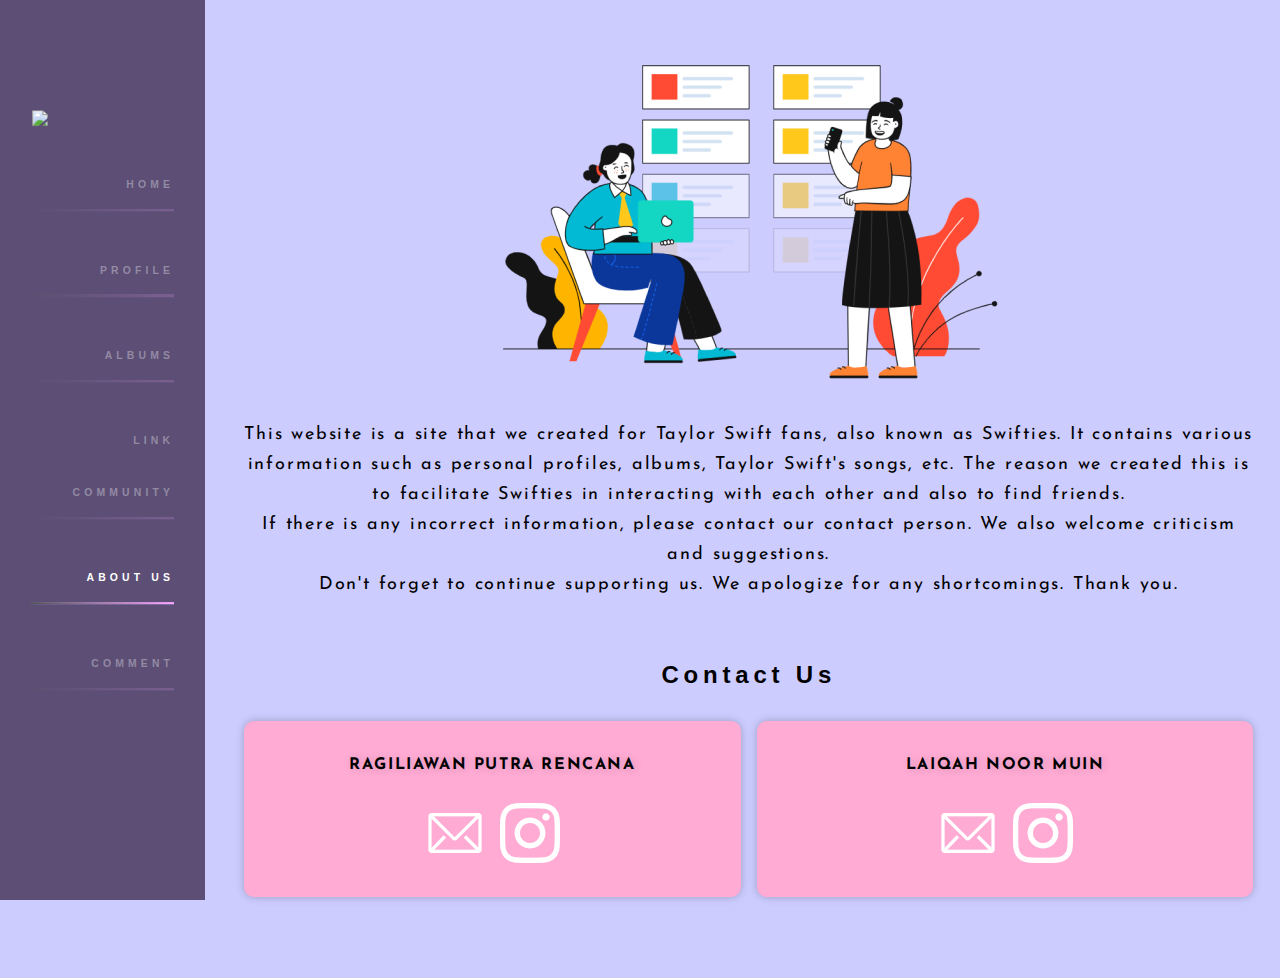
==== about.html @ 7dcf0de7 "pertama piljah" ====
<!DOCTYPE html>
<html>
    <head>
        <meta charset="UTF-8">
        <meta http-equiv="X-UA-Compatible" content="IE=edge">
        <meta name="viewport" content="width=device-width, initial-scale=1.0">
        <link rel="shortcut icon"
          href="https://clipground.com/images/taylor-swift-logo-png-8.png" type="image/x-icon">

        <!-- custom css kalian ada di direktori ini -->
        <link rel="stylesheet" href="./css/styles.css">
        <link rel="stylesheet" href="./css/about.css">

        <!-- ini title -->
        <title>About Us</title>

        <!-- ini link css buat manggil slick carousel nya dan make tema bawaan nya slick -->
        <link rel="stylesheet" href="https://cdnjs.cloudflare.com/ajax/libs/slick-carousel/1.5.8/slick.min.css">
        <link rel="stylesheet" href="https://cdnjs.cloudflare.com/ajax/libs/slick-carousel/1.5.8/slick-theme.min.css">

        <!-- SLICK BUTUH JQUERY BUAT RUNNING, Jadi ini script yang dibutuhin buat nge running slick-carrousel (sebenernya 1 aja cukup sih) -->
        <script src="https://cdnjs.cloudflare.com/ajax/libs/jquery/2.2.2/jquery.min.js"></script>
        <script src="https://cdnjs.cloudflare.com/ajax/libs/jquery/3.3.1/jquery.min.js"></script>
    </head>
    <body>
        <main class="main">

        <!-- BAGIAN Sidebar -->
        <aside class="sidebar">
          <nav class="nav">

            <!-- INI BAGIAN LOGO -->
            <div class="logofr">
              <!--<img class="lightstick" src="lightstick.png">-->
              <img class="logo" src="https://i.pinimg.com/564x/69/6a/9e/696a9e1a088e722fbafee71cd6e923aa.jpg">
            </div>

            <!-- INI BAGIAN LINK NAVIGASI -->
            <ul>
            <!-- kelas active digunain buat ngasih efek nyala -->
            <li><a href="./index.html">Home</a></li>
            <li><a href="./profil.html">Profile</a></li>
            <li><a href="./album.html">Albums</a></li>
            <li><a href="./komunitas.html">Link Community</a></li>
            <li class="active"><a href="">About Us</a></li>
            <li><a href ="./komentar.html">Comment</a></li>
            
            </ul>

          </nav>
        </aside>

        <!-- Ini bagian sebelah kanan -->
        <!-- class="twitter" cuma nama untuk si section biar bisa di edit2 -->
        <section class="beranda">
          <a class="menux">☰</a>

            <div class="container5">

              <div class="kontentk">
                <img class="illus" src="./image/illus.png" alt="Tunggu Sebentar Yaaa~">
                <p class="keterangan"> 
                  This website is a site that we created for Taylor Swift fans, also known as Swifties. 
                  It contains various information such as personal profiles, albums, Taylor Swift's songs, etc. 
                  The reason we created this is to facilitate Swifties in interacting with each other and also to find friends.
                  <br>If there is any incorrect information, please contact our contact person. We also welcome criticism and suggestions.
                  <br>Don't forget to continue supporting us. We apologize for any shortcomings. Thank you.
                </p>

                <p class="judul">Contact Us</p>

                <div class="kartukontak">

                  <div class="kartu kartunama grayosh">
                    <p class="namakn">Ragiliawan Putra Rencana</p>
                    <div class="icon">
                      <a target="_blank" href="mailto:ragiliawanputra@gmail.com"> <img src="./image/email60.png" alt="Tunggu Sebentar Yaaa~"> </a>
                      <a target="_blank" href="https://www.instagram.com/ragiliawanputra/?hl=en"> <img src="./image/instagram60.png" alt="Tunggu Sebentar Yaaa~"> </a>
                    </div>
                  </div>

                  <div class="kartu kartunama grayosh">
                    <p class="namakn">Laiqah Noor Muin</p>
                    <div class="icon">
                      <a target="_blank" href="mailto:laiqahnm205@gmail.com"> <img src="./image/email60.png" alt="Tunggu Sebentar Yaaa~"> </a>
                      <a target="_blank" href="https://www.instagram.com/laiqahnm_/"> <img src="./image/instagram60.png" alt="Tunggu Sebentar Yaaa~"> </a>
                    </div>
                  </div>

                </div>

              </div>


            </div>


        </section>
      </main>

      <!-- MAIN SCRIPT -->
      <script src="./javascript/main.js"></script>

      <!-- INI SCRIPT BUAT SLICK CAROUSSEL NYA BIAR AKTIF -->
      <script type="text/javascript" src="//cdn.jsdelivr.net/npm/slick-carousel@1.8.1/slick/slick.min.js"></script>

    </body>
</html>
---- css/styles.css ----
/* 
    Created on : Jul 4, 2023, 2:16:12 PM
    Author     : laiqa
*/

@import url("https://fonts.googleapis.com/css?family=Open+Sans");
@import url('https://fonts.googleapis.com/css2?family=Josefin+Sans&display=swap');

::-webkit-scrollbar {
  display: block;
  width: 10px;
  background-color: #ccccff;
}

::-webkit-scrollbar-thumb {
    background-color: #9999ff;
}

html {
    background: #ccccff;
}

/* Ini reset CSS (pake tanda * itu artinya semua class,id,tag dipilih) */
* {
  padding: 0;
  margin: 0;
  box-sizing: border-box;
}

/* bagian sidebar luar */
.sidebar {
  font-family: Arial;
  font-size: 16px;
  position: fixed;
  width: 16%;
  height: 100vh;
  background: #5c4e75;
  font-size: 0.65em;
}

/* bagian navigasi */
.nav {
  position: relative;
  margin: 0 15%;
  text-align: right;
  top: 40%;
  transform: translateY(-50%);
  font-weight: bold;
  padding-top: 80px;
}

/* ini bagian link (Luar) */
.nav ul {
  list-style: none;
}

/* ini bagian link buat ngatur jarak antar link */
.nav ul li {
  position: relative;
  margin: 3.2em 0;
}

/* ini bagian link nya */
.nav ul li a {
  line-height: 5em;
  text-transform: uppercase;
  text-decoration: none;
  letter-spacing: 0.4em;
  color: rgba(255, 255, 255, 0.35);
  display: block;
  transition: all ease-out 300ms;
}

/* ini bagian link ketika di kasih class active */
.nav ul li.active a {
  color: white;
}

/* ini efek buat garis di bawah link biar sedikit transparan kalau tidak ada kelas active di <li> nya */
.nav ul li:not(.active)::after {
  opacity: 0.2;
}

/* ini ngasih efek berubah warna teks, pas lagi di hover/di deketin */
.nav ul li:not(.active):hover a {
  color: rgba(255, 255, 255, 0.75);
}

/* ini garis yang ada di bawah link */
.nav ul li::after {
  content: "";
  position: absolute;
  width: 100%;
  height: 0.2em;
  background: #9999ff;
  left: 0;
  bottom: 0;
  background-image: linear-gradient(to right, #525252, #ffa6fc);
}

/* ini bagian yang kanan,
  Kelas Twitter bisa di ganti pake kata apa aja, semisalkan gak mau pake kata "twitter"
  !Ini buat ngatur bagian kanan
*/
.beranda {
  position: relative;
  width: 83%;
  float: right;
  min-height: 100vh;
  padding-block: 10px;
}

/* ini kontainer nya si twitter */
.beranda .container {
  display: flex;
  flex-direction: column;
  margin: auto;
  height: 100%;
  width: 90%;
  font-family: 'Josefin Sans', sans-serif;
  /* background-color: tomato; nyalain kalo mau liat */
}

/* ini buat ngatur teks (tag <p>) yang ada di dalem twitter kontainer nya */
.beranda p {
  font-size: 1em;
  letter-spacing: 0.1em;
  color: #222;
  font-weight: bold;
  margin-top: 20px;
}

/* ini buat ngatur bungkus nya logo */
.logofr {
  display: flex;
  justify-content: center;
}

/* ini buat ngatur gambar logo nya */
.logofr .logo {
  width: 140px;
}

.kepala {
  position: relative;
  width: 100%;
  height: auto;
  margin-bottom: 16px;
  /* background-color: tomato; */
}

/* INI Buat ngatur kontainer slider nya */
.slider {
  width: 100%;
  height: auto;
  margin: auto;
  /* background-color: purple; nyalain kalo mau liat */
  margin-top: 4rem;
  display: flex;
  z-index: 1;
}

.slider_konten img {
  width: 100%;
  object-fit: cover;
  height: 25rem;
  filter: brightness(45%);
  z-index: 2;
  border-radius: 20px;
}

.kepala_judul {
  z-index: 10;
  position: absolute;
  top: 80%;
  left: 50%;
  transform: translateX(-50%);
  /* background-color: tomato; */
}

.kepala_judul .title {
  color: white;
  text-align: center;
  line-height: 6px;
  text-shadow: 5px 1px 10px black;
  font-size: 22px;
  font-weight: 900;
}

.kepala_judul .subtitle {
  color: white;
  text-align: center;
  line-height: 6px;
  text-shadow: 5px 1px 10px black;
  font-size: 22px;
  font-weight: 900;
}

.container .judul {
  color: black;
  text-align: left;
  line-height: 10px;
  font-size: 20px;
  font-weight: 800;
  font-family: Arial;
  text-transform: uppercase;
  letter-spacing: 0.2em;
  margin-top: 24px;
}

.container .deskripsi1 {
  color: black;
  text-align: justify;
  line-height: 20px;
  font-size: 16px;
  font-weight: 400;
  font-family: 'Josefin Sans', sans-serif;
  margin-bottom: 24px;
}

.container .deskripsi2 {
  color: black;
  text-align: justify;
  line-height: 20px;
  font-size: 16px;
  font-weight: 400;
  font-family: 'Josefin Sans', sans-serif;
  margin-bottom: 70px;
}


/* RESPONSIVE CSS */

.menux {
  display: none;
}

@media (max-width:1024px) {
.kepala_judul {
  z-index: 10;
  position: absolute;
  top: 80%;
  left: 50%;
  width: 90%;
  transform: translateX(-50%);
  }
}

@media (max-width:768px) {
  .beranda {
    width: 100%;
    float: none;
  }

  ::-webkit-scrollbar {
    display: block;
    width: 0;
    background-color: #BF00FF;
  }

  .sidebar {
    display: block;
    position: fixed;
    top: 0;
    left: 0;
    width: 200px;
    height: 100%;
    transform: translateX(-500px);
    transition: transform 0.8s ease-in-out;
    line-height: 3;
    z-index: 9999;
    overflow-y: scroll;
    padding-left: 1rem;
  }

  .sidebar.show {
    transform: translateX(-20px);
  }

  .logofr .logo {
    width: 140px;
    margin-top: 150px;
  }

  .menux {
    display: block;
    position: fixed;
    right: 20px;
    top: 20px;
    padding: 5px 8px;
    border-radius: 5px;
    color: #333333;
    background-color: #9999ff;
    font-size: 1rem;
    box-shadow: 2px 2px 10px rgba(255, 255, 255, 0.35);
    z-index: 9999;
  }

  .kepala_judul {
    z-index: 10;
    position: absolute;
    top: 75%;
    left: 50%;
    width: 90%;
    transform: translateX(-50%);
    margin-bottom: 1rem;
  }

  .kepala_judul .subtitle {
    color: white;
    text-align: center;
    line-height: 24px;
    text-shadow: 5px 1px 10px black;
    font-size: 22px;
    font-weight: 900;
  }

  .kontentk .illus {
    width: 400px;
  }
}

@media (max-width:425px) {

  .kepala_judul {
    z-index: 10;
    position: absolute;
    top: 70%;
    left: 50%;
    width: 90%;
    transform: translateX(-50%);
    margin-bottom: 1rem;
  }

  .kepala_judul .subtitle {
    color: white;
    text-align: center;
    line-height: 2rem;
    text-shadow: 5px 1px 10px black;
    font-size: 22px;
    font-weight: 900;
  }

  .linkbp .judul {
    color: black;
    text-align: center;
    line-height: 24px;
    font-size: 20px;
    font-weight: 800;
    font-family: Arial;
    text-transform: uppercase;
    letter-spacing: 0.2em;
    margin-top: 24px;
  }

  .linkfans .judul {
    color: black;
    text-align: center;
    line-height: 24px;
    font-size: 20px;
    font-weight: 800;
    font-family: Arial;
    text-transform: uppercase;
    letter-spacing: 0.2em;
    margin-top: 3rem;
  }

.kontentk .illus {
    width:300px;
}
}
---- css/about.css ----
@import url("https://fonts.googleapis.com/css?family=Open+Sans");
@import url('https://fonts.googleapis.com/css2?family=Josefin+Sans&display=swap');

.container5 {
    position: relative;
    height: auto;
    overflow: hidden;
    padding-bottom: 8px;
    max-width: 1200px;
    margin: 0 auto;
    /* background-color: tomato; */
}

.kontentk {
    position: relative;
    width: 95%;
    max-width: 1440px;
    margin: auto;
    display: flex;
    flex-direction: column;
    align-items: center;
    z-index: 5;
    padding-block: 3rem;
}

.kontentk .illus {
    width: 500px;
}

.kontentk .keterangan {
    text-align: center;
    font-weight: 400;
    font-family: 'Josefin Sans', sans-serif;
    color: black;
    font-size: 18px;
    line-height: 30px;
    margin-top: 40px;
}

.kontentk .judul {
    text-align: center;
    font-weight: 800;
    font-family: arial;
    color: black;
    font-size: 24px;
    line-height: 30px;
    margin-top: 60px;
    letter-spacing: 0.2em;
}

.kartukontak {
    display: flex;
    justify-content: space-around;
    flex-wrap: wrap;
    gap: 1rem;
    width: 100%;
    margin-inline: auto;
    margin-top: 1rem;
    font-family: 'Josefin Sans', sans-serif;
    /* background-color: tomato; */
}

.kartu {
    position: relative;
    border-radius: 10px;
    padding: 1rem 1rem;
    margin-block: 15px;
    background-color: #FFABD4;
}

.kartunama {
    min-width: 15rem;
    min-height: 11rem;
    max-width: 35rem;
    flex: 1 1;
    text-shadow: 2px 1px 10px #0000002a;
    box-shadow: rgba(0, 0, 0, 0.233) 0 0 8px 0;
}

.kartukontak .namakn {
    font-size: 16px;
    margin-bottom: 30px;
    color: black;
    font-weight: 800;
    font-family: 'Josefin Sans', sans-serif;
    text-transform: uppercase;
    text-align: center;
}

.kartukontak .icon {
    text-align: center;
    letter-spacing: 10px;  
}

.icon a {
    text-decoration: none;
}

.grayosh{
    background-position: center;
    background-size: cover;
    background-blend-mode: soft-light;
    position: relative;
    overflow: hidden;
    transition: ease-out 300ms;
}


.grayosh:before {
    content: "";
    display: block;
    width: 120px;
    height: 100%;
    position: absolute;
    top: 0%;
    left: 0%;
    opacity: 0;
    background: white;
    box-shadow: 0 0 20px 3px white;
    -webkit-transform: skewX(-30deg);
    -moz-transform: skewX(-30deg);
    -ms-transform: skewX(-30deg);
    -o-transform: skewX(-30deg);
    transform: skewX(-30deg);
    -webkit-animation: shinyy 4s ease 0s infinite;
    -moz-animation: shinyy 4s ease 0s infinite;
    animation: shinyy 4s ease 0s infinite;
}

@-webkit-keyframes shinyy {
    from {
    opacity: 0;
    left: -250%;
    }
    50% {
    opacity: 0.3;
    }
    to {
    opacity: 0;
    left: 550%;
    }
}
@-moz-keyframes shinyy {
    from {
    opacity: 0;
    left: -250%;
    }
    50% {
    opacity: 0.3;
    }
    to {
    opacity: 0;
    left: 550%;
    }
}
@keyframes shinyy {
    from {
    opacity: 0;
    left: -250%;
    }
    50% {
    opacity: 0.3;
    }
    to {
    opacity: 0;
    left: 550%;
    }
}


/* RESPONSIVE CSS */

.menux {
    display: none;
  }
  
  @media (max-width:768px) {
    .beranda {
      width: 100%;
      float: none;
    }
  
    ::-webkit-scrollbar {
      display: block;
      width: 0;
      background-color: #f9dff2;
    }
  
    .sidebar {
      display: block;
      position: fixed;
      top: 0;
      left: 0;
      width: 200px;
      height: 100%;
      transform: translateX(-500px);
      transition: transform 0.8s ease-in-out;
      line-height: 3;
      z-index: 9999;
      overflow-y: scroll;
      padding-left: 1rem;
    }
  
    .sidebar.show {
      transform: translateX(-20px);
    }
  
    .logofr .logo {
      width: 140px;
      margin-top: 150px;
    }
  
    .menux {
      display: block;
      position: fixed;
      right: 20px;
      top: 20px;
      padding: 5px 8px;
      border-radius: 5px;
      color: #333333;
      background-color: #9999ff;
      font-size: 1rem;
      box-shadow: 2px 2px 10px rgba(255, 255, 255, 0.35);
      z-index: 9999;
    }
  
    .kepala_judul {
      z-index: 10;
      position: absolute;
      top: 75%;
      left: 50%;
      width: 90%;
      transform: translateX(-50%);
      /* background-color: tomato; */
      margin-bottom: 1rem;
    }
  
    .kepala_judul .subtitle {
      color: white;
      text-align: center;
      line-height: 24px;
      text-shadow: 5px 1px 10px black;
      font-size: 22px;
      font-weight: 900;
    }
  
    .kontentk .illus {
      width: 400px;
    }
  }
  
  @media (max-width:425px) {
  
    .kepala_judul {
      z-index: 10;
      position: absolute;
      top: 70%;
      left: 50%;
      width: 90%;
      transform: translateX(-50%);
      /* background-color: tomato; */
      margin-bottom: 1rem;
    }
  
    .kepala_judul .subtitle {
      color: white;
      text-align: center;
      line-height: 2rem;
      text-shadow: 5px 1px 10px black;
      font-size: 22px;
      font-weight: 900;
    }
  
    .linkbp .judul {
      color: black;
      text-align: center;
      line-height: 24px;
      font-size: 20px;
      font-weight: 800;
      font-family: Arial;
      text-transform: uppercase;
      letter-spacing: 0.2em;
      margin-top: 24px;
    }
  
    .linkfans .judul {
      color: black;
      text-align: center;
      line-height: 24px;
      font-size: 20px;
      font-weight: 800;
      font-family: Arial;
      text-transform: uppercase;
      letter-spacing: 0.2em;
      margin-top: 3rem;
    }

    .kontentk .illus {
        width: 300px;
    }
  
  }
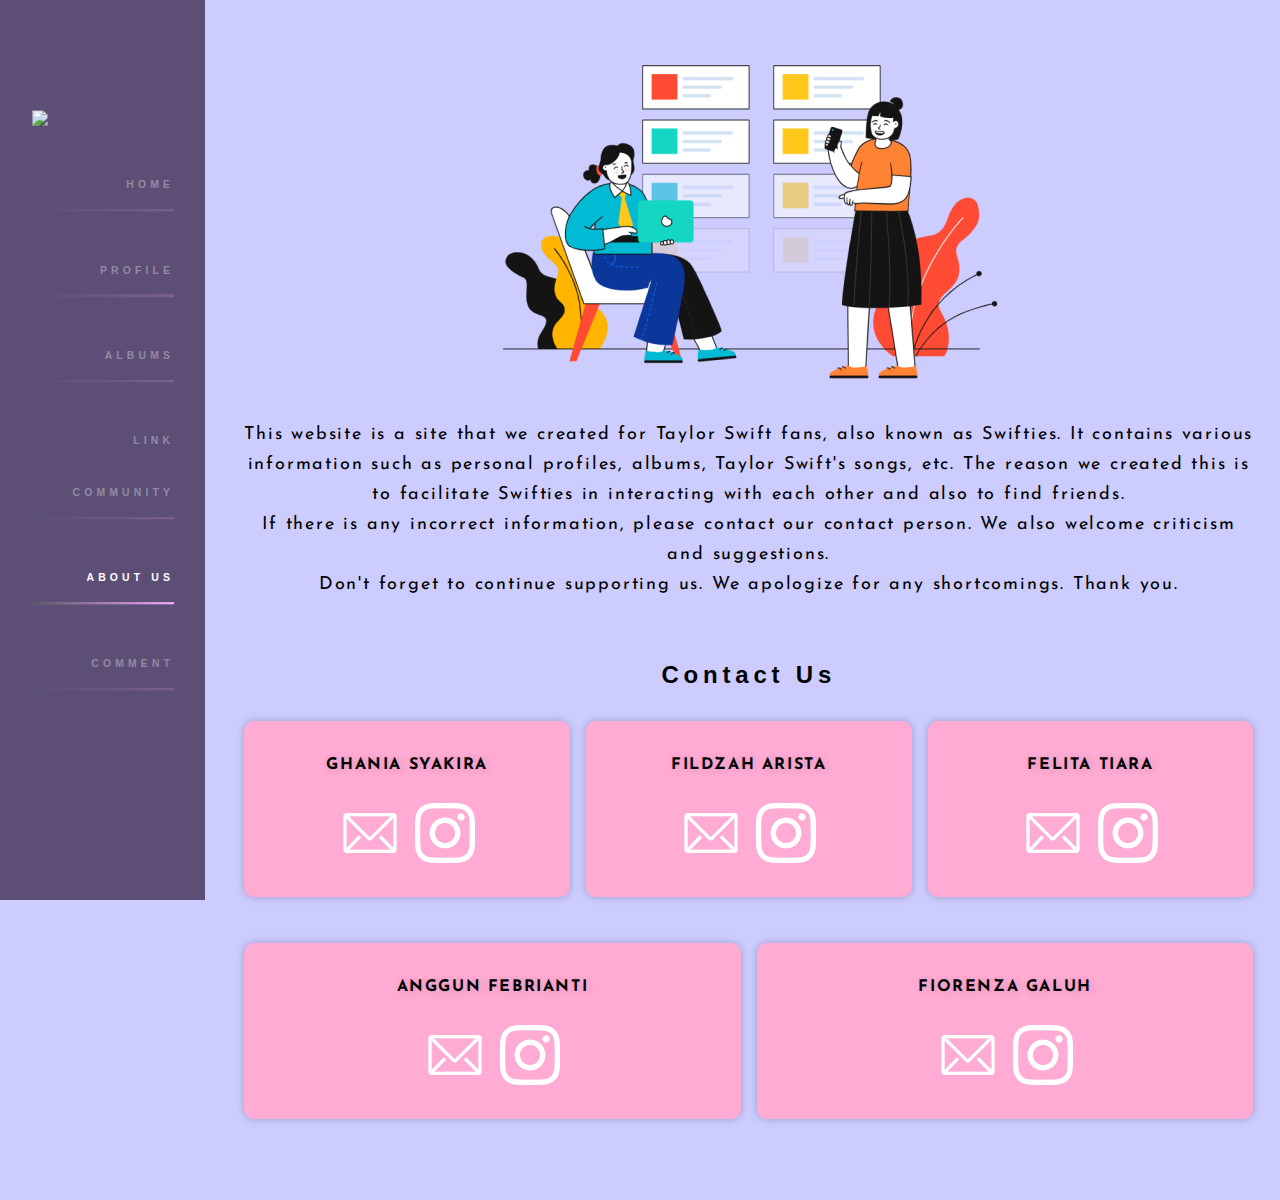
==== commit 3fa2caa2: "yaoaoak" ====
--- a/about.html
+++ b/about.html
@@ -43,7 +43,7 @@
             <li><a href="./album.html">Albums</a></li>
             <li><a href="./komunitas.html">Link Community</a></li>
             <li class="active"><a href="">About Us</a></li>
-            <li><a href ="./komentar.html">Comment</a></li>
+            <li><a href ="./komentar.php">Comment</a></li>
             
             </ul>
 
@@ -72,18 +72,42 @@
                 <div class="kartukontak">
 
                   <div class="kartu kartunama grayosh">
-                    <p class="namakn">Ragiliawan Putra Rencana</p>
+                    <p class="namakn">Ghania Syakira</p>
                     <div class="icon">
-                      <a target="_blank" href="mailto:ragiliawanputra@gmail.com"> <img src="./image/email60.png" alt="Tunggu Sebentar Yaaa~"> </a>
-                      <a target="_blank" href="https://www.instagram.com/ragiliawanputra/?hl=en"> <img src="./image/instagram60.png" alt="Tunggu Sebentar Yaaa~"> </a>
+                      <a target="_blank" href="mailto:syakiraghania13@gmail.com"> <img src="./image/email60.png" alt="Tunggu Sebentar Yaaa~"> </a>
+                      <a target="_blank" href="https://www.instagram.com/ghaniaasykr?igsh=MWpnMWplNTIxNzRjNA=="> <img src="./image/instagram60.png" alt="Tunggu Sebentar Yaaa~"> </a>
                     </div>
                   </div>
 
                   <div class="kartu kartunama grayosh">
-                    <p class="namakn">Laiqah Noor Muin</p>
+                    <p class="namakn">Fildzah Arista</p>
                     <div class="icon">
-                      <a target="_blank" href="mailto:laiqahnm205@gmail.com"> <img src="./image/email60.png" alt="Tunggu Sebentar Yaaa~"> </a>
-                      <a target="_blank" href="https://www.instagram.com/laiqahnm_/"> <img src="./image/instagram60.png" alt="Tunggu Sebentar Yaaa~"> </a>
+                      <a target="_blank" href="mailto:2210512169@mahasiswa.upnvj.ac.id"> <img src="./image/email60.png" alt="Tunggu Sebentar Yaaa~"> </a>
+                      <a target="_blank" href="https://www.instagram.com/fildzaharistaa?igsh=MWh0Z21sM3ZwZW41OA=="> <img src="./image/instagram60.png" alt="Tunggu Sebentar Yaaa~"> </a>
+                    </div>
+                  </div>
+
+                  <div class="kartu kartunama grayosh">
+                    <p class="namakn">Felita Tiara</p>
+                    <div class="icon">
+                      <a target="_blank" href="mailto:felitatiara30@gmail.com"> <img src="./image/email60.png" alt="Tunggu Sebentar Yaaa~"> </a>
+                      <a target="_blank" href="https://www.instagram.com/felitatiaraa?igsh=MWdiOHRleHJ3c3I4dQ=="> <img src="./image/instagram60.png" alt="Tunggu Sebentar Yaaa~"> </a>
+                    </div>
+                  </div>
+
+                  <div class="kartu kartunama grayosh">
+                    <p class="namakn">Anggun Febrianti</p>
+                    <div class="icon">
+                      <a target="_blank" href="mailto:anggunfebriyanti97@gmail.com"> <img src="./image/email60.png" alt="Tunggu Sebentar Yaaa~"> </a>
+                      <a target="_blank" href="https://www.instagram.com/rizkyananda/"> <img src="./image/instagram60.png" alt="Tunggu Sebentar Yaaa~"> </a>
+                    </div>
+                  </div>
+
+                  <div class="kartu kartunama grayosh">
+                    <p class="namakn">Fiorenza Galuh</p>
+                    <div class="icon">
+                      <a target="_blank" href="mailto:frnzgaluss@gmail.com"> <img src="./image/email60.png" alt="Tunggu Sebentar Yaaa~"> </a>
+                      <a target="_blank" href="https://www.instagram.com/fiorenzagaluh/"> <img src="./image/instagram60.png" alt="Tunggu Sebentar Yaaa~"> </a>
                     </div>
                   </div>
 
@@ -105,4 +129,4 @@
       <script type="text/javascript" src="//cdn.jsdelivr.net/npm/slick-carousel@1.8.1/slick/slick.min.js"></script>
 
     </body>
-</html>+</html>
--- a/css/styles.css
+++ b/css/styles.css
@@ -1,8 +1,3 @@
-/* 
-    Created on : Jul 4, 2023, 2:16:12 PM
-    Author     : laiqa
-*/
-
 @import url("https://fonts.googleapis.com/css?family=Open+Sans");
 @import url('https://fonts.googleapis.com/css2?family=Josefin+Sans&display=swap');
 
--- a/css/about.css
+++ b/css/about.css
@@ -8,7 +8,6 @@
     padding-bottom: 8px;
     max-width: 1200px;
     margin: 0 auto;
-    /* background-color: tomato; */
 }
 
 .kontentk {
@@ -50,14 +49,13 @@
 
 .kartukontak {
     display: flex;
-    justify-content: space-around;
     flex-wrap: wrap;
+    justify-content: space-between;
     gap: 1rem;
     width: 100%;
     margin-inline: auto;
     margin-top: 1rem;
     font-family: 'Josefin Sans', sans-serif;
-    /* background-color: tomato; */
 }
 
 .kartu {
@@ -66,13 +64,14 @@
     padding: 1rem 1rem;
     margin-block: 15px;
     background-color: #FFABD4;
+    flex: 1 1 30%; /* Default 3 per row */
+    max-width: 350px; /* Membatasi ukuran maksimum kartu */
 }
 
 .kartunama {
     min-width: 15rem;
     min-height: 11rem;
     max-width: 35rem;
-    flex: 1 1;
     text-shadow: 2px 1px 10px #0000002a;
     box-shadow: rgba(0, 0, 0, 0.233) 0 0 8px 0;
 }
@@ -104,7 +103,6 @@
     overflow: hidden;
     transition: ease-out 300ms;
 }
-
 
 .grayosh:before {
     content: "";
@@ -167,14 +165,12 @@
     }
 }
 
-
 /* RESPONSIVE CSS */
-
 .menux {
     display: none;
-  }
-  
-  @media (max-width:768px) {
+}
+  
+@media (max-width:768px) {
     .beranda {
       width: 100%;
       float: none;
@@ -231,7 +227,6 @@
       left: 50%;
       width: 90%;
       transform: translateX(-50%);
-      /* background-color: tomato; */
       margin-bottom: 1rem;
     }
   
@@ -247,9 +242,17 @@
     .kontentk .illus {
       width: 400px;
     }
-  }
-  
-  @media (max-width:425px) {
+
+    .kartukontak {
+        justify-content: center;
+    }
+
+    .kartu {
+        flex: 1 1 45%; /* Two per row on tablets */
+    }
+}
+  
+@media (max-width:425px) {
   
     .kepala_judul {
       z-index: 10;
@@ -258,7 +261,6 @@
       left: 50%;
       width: 90%;
       transform: translateX(-50%);
-      /* background-color: tomato; */
       margin-bottom: 1rem;
     }
   
@@ -298,5 +300,12 @@
     .kontentk .illus {
         width: 300px;
     }
-  
-  }+
+    .kartukontak {
+        justify-content: center;
+    }
+
+    .kartu {
+        flex: 1 1 100%; /* One per row on mobile */
+    }
+}
